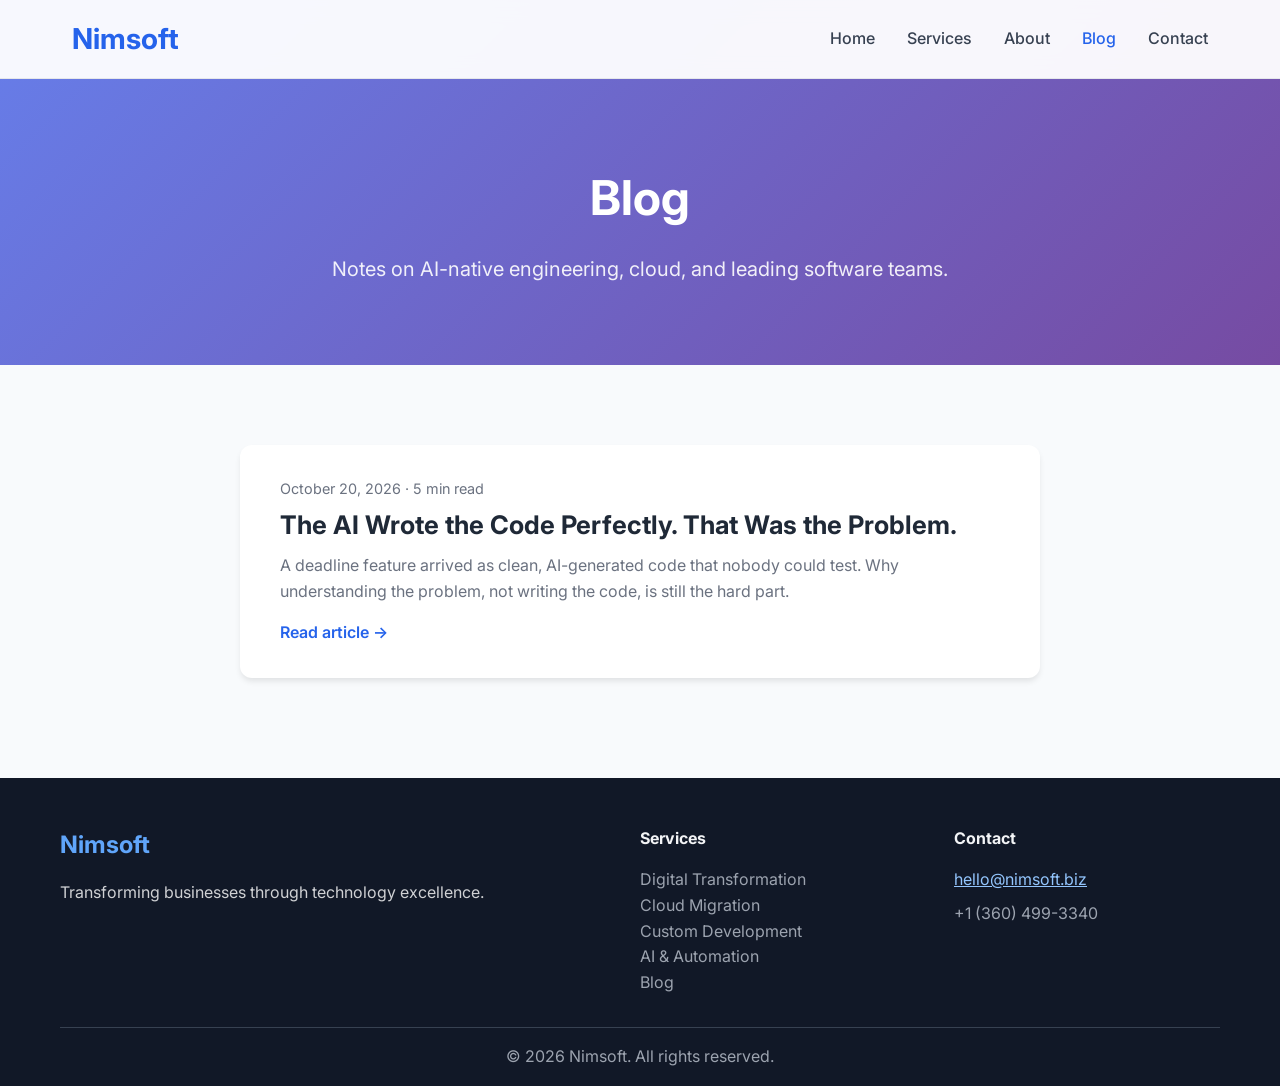
==== blog/index.html @ a9a59218 "Add blog section with first post: The AI Wrote the Code Perfectly - New /blog/ index and article pag" ====
<!DOCTYPE html>
<html lang="en">
<head>
    <meta charset="UTF-8">
    <meta name="viewport" content="width=device-width, initial-scale=1.0">
    <title>Blog | Nimsoft</title>
    <meta name="description" content="Notes from Nimret Singh Sandhu on AI-native engineering, cloud, and leading software teams.">
    <link rel="canonical" href="https://nimsoft.biz/blog/">
    <link rel="stylesheet" href="/styles.css">
    <link href="https://fonts.googleapis.com/css2?family=Inter:wght@300;400;500;600;700&display=swap" rel="stylesheet">
</head>
<body>
    <header class="header">
        <nav class="nav">
            <div class="nav-brand">
                <a href="/"><h1>Nimsoft</h1></a>
            </div>
            <ul class="nav-menu">
                <li><a href="/">Home</a></li>
                <li><a href="/#services">Services</a></li>
                <li><a href="/#about">About</a></li>
                <li><a href="/blog/" class="active">Blog</a></li>
                <li><a href="/#contact">Contact</a></li>
            </ul>
            <div class="nav-toggle">
                <span></span>
                <span></span>
                <span></span>
            </div>
        </nav>
    </header>

    <main>
        <section class="page-header">
            <div class="container">
                <h1>Blog</h1>
                <p>Notes on AI-native engineering, cloud, and leading software teams.</p>
            </div>
        </section>

        <section class="blog-list">
            <div class="container">
                <!-- Newest posts first. Copy a post-card block to add a new post. -->
                <a class="post-card" href="/blog/ai-wrote-the-code-perfectly/">
                    <p class="post-meta"><time datetime="2026-10-20">October 20, 2026</time> &middot; 5 min read</p>
                    <h2>The AI Wrote the Code Perfectly. That Was the Problem.</h2>
                    <p>A deadline feature arrived as clean, AI-generated code that nobody could test. Why understanding the problem, not writing the code, is still the hard part.</p>
                    <span class="read-more">Read article &rarr;</span>
                </a>
            </div>
        </section>
    </main>

    <footer class="footer">
        <div class="container">
            <div class="footer-content">
                <div class="footer-brand">
                    <h3>Nimsoft</h3>
                    <p>Transforming businesses through technology excellence.</p>
                </div>
                <div class="footer-links">
                    <h4>Services</h4>
                    <ul>
                        <li><a href="/#services">Digital Transformation</a></li>
                        <li><a href="/#services">Cloud Migration</a></li>
                        <li><a href="/#services">Custom Development</a></li>
                        <li><a href="/#services">AI & Automation</a></li>
                        <li><a href="/blog/">Blog</a></li>
                    </ul>
                </div>
                <div class="footer-contact">
                    <h4>Contact</h4>
                    <p><a href="mailto:hello@nimsoft.biz">hello@nimsoft.biz</a></p>
                    <p>+1 (360) 499-3340</p>
                </div>
            </div>
            <div class="footer-bottom">
                <p>&copy; 2026 Nimsoft. All rights reserved.</p>
            </div>
        </div>
    </footer>

    <script src="/script.js"></script>
</body>
</html>
---- styles.css ----
/* Reset and Base Styles */
* {
    margin: 0;
    padding: 0;
    box-sizing: border-box;
}

body {
    font-family: 'Inter', sans-serif;
    line-height: 1.6;
    color: #333;
    overflow-x: hidden;
}

.container {
    max-width: 1200px;
    margin: 0 auto;
    padding: 0 20px;
}

/* Header and Navigation */
.header {
    position: fixed;
    top: 0;
    width: 100%;
    background: rgba(255, 255, 255, 0.95);
    backdrop-filter: blur(10px);
    z-index: 1000;
    border-bottom: 1px solid #e5e7eb;
}

.nav {
    display: flex;
    justify-content: space-between;
    align-items: center;
    padding: 1rem 2rem;
    max-width: 1200px;
    margin: 0 auto;
}

.nav-brand h1 {
    font-size: 1.8rem;
    font-weight: 700;
    color: #2563eb;
}

.nav-menu {
    display: flex;
    list-style: none;
    gap: 2rem;
}

.nav-menu a {
    text-decoration: none;
    color: #374151;
    font-weight: 500;
    transition: color 0.3s ease;
}

.nav-menu a:hover {
    color: #2563eb;
}

.nav-toggle {
    display: none;
    flex-direction: column;
    cursor: pointer;
}

.nav-toggle span {
    width: 25px;
    height: 3px;
    background: #374151;
    margin: 3px 0;
    transition: 0.3s;
}

/* Hero Section */
.hero {
    min-height: 100vh;
    display: flex;
    align-items: center;
    background: linear-gradient(135deg, #667eea 0%, #764ba2 100%);
    color: white;
    text-align: center;
    padding-top: 80px;
}

.hero-content {
    max-width: 800px;
    margin: 0 auto;
    padding: 0 2rem;
}

.hero h1 {
    font-size: 3.5rem;
    font-weight: 700;
    margin-bottom: 1.5rem;
    line-height: 1.2;
}

.hero p {
    font-size: 1.25rem;
    margin-bottom: 2.5rem;
    opacity: 0.9;
}

.hero-buttons {
    display: flex;
    gap: 1rem;
    justify-content: center;
    flex-wrap: wrap;
}

/* Buttons */
.btn {
    display: inline-block;
    padding: 12px 30px;
    border-radius: 8px;
    text-decoration: none;
    font-weight: 600;
    transition: all 0.3s ease;
    border: none;
    cursor: pointer;
    font-size: 1rem;
}

.btn-primary {
    background: #2563eb;
    color: white;
}

.btn-primary:hover {
    background: #1d4ed8;
    transform: translateY(-2px);
}

.btn-secondary {
    background: transparent;
    color: white;
    border: 2px solid white;
}

.btn-secondary:hover {
    background: white;
    color: #2563eb;
}

/* Services Section */
.services {
    padding: 100px 0;
    background: #f8fafc;
}

.services h2 {
    text-align: center;
    font-size: 2.5rem;
    margin-bottom: 1rem;
    color: #1f2937;
}

.section-subtitle {
    text-align: center;
    font-size: 1.2rem;
    color: #6b7280;
    margin-bottom: 4rem;
}

.services-grid {
    display: grid;
    grid-template-columns: repeat(auto-fit, minmax(350px, 1fr));
    gap: 2rem;
    margin-top: 3rem;
}

.service-card {
    background: white;
    padding: 2.5rem;
    border-radius: 12px;
    box-shadow: 0 4px 6px -1px rgba(0, 0, 0, 0.1);
    transition: transform 0.3s ease, box-shadow 0.3s ease;
    text-align: center;
}

.service-card:hover {
    transform: translateY(-5px);
    box-shadow: 0 20px 25px -5px rgba(0, 0, 0, 0.1);
}

.service-icon {
    font-size: 3rem;
    margin-bottom: 1.5rem;
}

.service-card h3 {
    font-size: 1.5rem;
    margin-bottom: 1rem;
    color: #1f2937;
}

.service-card p {
    color: #6b7280;
    line-height: 1.6;
}

/* About Section */
.about {
    padding: 100px 0;
    background: white;
}

.about-content {
    max-width: 1000px;
    margin: 0 auto;
}

.about h2 {
    font-size: 2.5rem;
    margin-bottom: 2rem;
    color: #1f2937;
}

.about p {
    font-size: 1.2rem;
    color: #6b7280;
    margin-bottom: 3rem;
}

.features {
    display: grid;
    grid-template-columns: repeat(auto-fit, minmax(250px, 1fr));
    gap: 2rem;
}

.feature h4 {
    font-size: 1.3rem;
    margin-bottom: 0.5rem;
    color: #2563eb;
}

.feature p {
    color: #6b7280;
    font-size: 1rem;
    margin-bottom: 0;
}

/* Contact Section */
.contact {
    padding: 100px 0;
    background: #1f2937;
    color: white;
}

.contact h2 {
    text-align: center;
    font-size: 2.5rem;
    margin-bottom: 1rem;
}

.contact > p {
    text-align: center;
    font-size: 1.2rem;
    margin-bottom: 4rem;
    opacity: 0.9;
}

.contact-content {
    display: grid;
    grid-template-columns: 1fr 1fr;
    gap: 4rem;
    max-width: 1000px;
    margin: 0 auto;
}

.contact-info {
    display: flex;
    flex-direction: column;
    gap: 2rem;
}

.contact-item h4 {
    font-size: 1.2rem;
    margin-bottom: 0.5rem;
    color: #60a5fa;
}

.contact-item p {
    opacity: 0.9;
}

.contact-form {
    display: flex;
    flex-direction: column;
    gap: 1rem;
}

.contact-form input,
.contact-form textarea {
    padding: 12px 16px;
    border: 1px solid #374151;
    border-radius: 8px;
    background: #374151;
    color: white;
    font-size: 1rem;
}

.contact-form input::placeholder,
.contact-form textarea::placeholder {
    color: #9ca3af;
}

.contact-form input:focus,
.contact-form textarea:focus {
    outline: none;
    border-color: #2563eb;
}

/* Footer */
.footer {
    background: #111827;
    color: white;
    padding: 3rem 0 1rem;
}

.footer-content {
    display: grid;
    grid-template-columns: 2fr 1fr 1fr;
    gap: 3rem;
    margin-bottom: 2rem;
}

.footer-brand h3 {
    font-size: 1.5rem;
    margin-bottom: 1rem;
    color: #60a5fa;
}

.footer-brand p {
    opacity: 0.8;
}

.footer-links h4,
.footer-contact h4 {
    margin-bottom: 1rem;
    color: #f3f4f6;
}

.footer-links ul {
    list-style: none;
}

.footer-links a {
    color: #9ca3af;
    text-decoration: none;
    transition: color 0.3s ease;
}

.footer-links a:hover {
    color: #60a5fa;
}

.footer-contact p {
    color: #9ca3af;
    margin-bottom: 0.5rem;
}

.footer-bottom {
    border-top: 1px solid #374151;
    padding-top: 1rem;
    text-align: center;
    color: #9ca3af;
}

/* Responsive Design */
@media (max-width: 768px) {
    .nav-menu {
        display: none;
    }
    
    .nav-toggle {
        display: flex;
    }
    
    .hero h1 {
        font-size: 2.5rem;
    }
    
    .hero p {
        font-size: 1.1rem;
    }
    
    .hero-buttons {
        flex-direction: column;
        align-items: center;
    }
    
    .services-grid {
        grid-template-columns: 1fr;
    }
    
    .contact-content {
        grid-template-columns: 1fr;
        gap: 2rem;
    }
    
    .footer-content {
        grid-template-columns: 1fr;
        gap: 2rem;
    }
    
    .features {
        grid-template-columns: 1fr;
    }
}

@media (max-width: 480px) {
    .hero h1 {
        font-size: 2rem;
    }
    
    .services h2,
    .about h2,
    .contact h2 {
        font-size: 2rem;
    }
    
    .service-card,
    .about-content {
        padding: 1.5rem;
    }
}
/* Shared: brand link, active nav, mobile menu */
.nav-brand a {
    text-decoration: none;
}

.nav-menu a.active {
    color: #2563eb;
}

@media (max-width: 768px) {
    .nav-menu.active {
        display: flex;
        flex-direction: column;
        position: absolute;
        top: 100%;
        left: 0;
        right: 0;
        gap: 0;
        background: white;
        border-bottom: 1px solid #e5e7eb;
        padding: 0.5rem 2rem 1rem;
    }

    .nav-menu.active li {
        padding: 0.6rem 0;
    }
}

/* Blog: post cards (home page + blog index) */
.insights {
    padding: 100px 0;
    background: #f8fafc;
}

.insights h2 {
    text-align: center;
    font-size: 2.5rem;
    margin-bottom: 1rem;
    color: #1f2937;
}

.insights .post-card {
    max-width: 800px;
    margin: 0 auto;
}

.insights-more {
    text-align: center;
    margin-top: 2rem;
}

.insights-more a,
.read-more {
    color: #2563eb;
    font-weight: 600;
    text-decoration: none;
}

.post-card {
    display: block;
    background: white;
    padding: 2rem 2.5rem;
    border-radius: 12px;
    box-shadow: 0 4px 6px -1px rgba(0, 0, 0, 0.1);
    text-decoration: none;
    color: inherit;
    transition: transform 0.3s ease, box-shadow 0.3s ease;
}

.post-card + .post-card {
    margin-top: 2rem;
}

.post-card:hover {
    transform: translateY(-4px);
    box-shadow: 0 20px 25px -5px rgba(0, 0, 0, 0.1);
}

.post-card h2,
.post-card h3 {
    font-size: 1.6rem;
    line-height: 1.3;
    color: #1f2937;
    margin-bottom: 0.75rem;
}

.post-card p {
    color: #6b7280;
    margin-bottom: 1rem;
}

.post-meta {
    font-size: 0.9rem;
    color: #6b7280;
    margin-bottom: 0.5rem;
}

.post-card .post-meta {
    margin-bottom: 0.5rem;
}

/* Blog index */
.page-header {
    background: linear-gradient(135deg, #667eea 0%, #764ba2 100%);
    color: white;
    text-align: center;
    padding: 160px 0 80px;
}

.page-header h1 {
    font-size: 3rem;
    margin-bottom: 1rem;
}

.page-header p {
    font-size: 1.25rem;
    opacity: 0.9;
}

.blog-list {
    padding: 80px 0 100px;
    background: #f8fafc;
}

.blog-list .container {
    max-width: 840px;
}

/* Blog article */
.article {
    max-width: 720px;
    margin: 0 auto;
    padding: 140px 20px 80px;
}

.back-link {
    display: inline-block;
    color: #2563eb;
    text-decoration: none;
    font-weight: 500;
    margin-bottom: 1.5rem;
}

.article-header h1 {
    font-size: 2.6rem;
    line-height: 1.2;
    color: #1f2937;
    margin-bottom: 1rem;
}

.article-header {
    margin-bottom: 2.5rem;
    padding-bottom: 1.5rem;
    border-bottom: 1px solid #e5e7eb;
}

.article-body {
    font-size: 1.15rem;
    line-height: 1.8;
    color: #374151;
}

.article-body p {
    margin-bottom: 1.5rem;
}

.article-body h2 {
    font-size: 1.6rem;
    line-height: 1.3;
    color: #1f2937;
    margin: 2.5rem 0 1rem;
}

.article-body ul {
    margin: 0 0 1.5rem 1.25rem;
}

.article-body li {
    margin-bottom: 0.75rem;
}

.article-body a {
    color: #2563eb;
}

.references {
    margin-top: 3rem;
    padding-top: 1.5rem;
    border-top: 1px solid #e5e7eb;
    font-size: 0.95rem;
}

.references h3 {
    font-size: 1rem;
    color: #1f2937;
    margin-bottom: 0.75rem;
}

.references a {
    word-break: break-word;
}

.article-footer {
    margin-top: 2rem;
}

.original-link {
    color: #6b7280;
    margin-bottom: 2.5rem;
}

.original-link a {
    color: #2563eb;
}

.article-cta {
    background: #1f2937;
    color: white;
    border-radius: 12px;
    padding: 2.5rem;
    text-align: center;
}

.article-cta h3 {
    font-size: 1.5rem;
    margin-bottom: 0.75rem;
}

.article-cta p {
    opacity: 0.9;
    margin-bottom: 1.5rem;
}

@media (max-width: 768px) {
    .insights {
        padding: 70px 0;
    }

    .post-card {
        padding: 1.5rem;
    }

    .page-header {
        padding: 120px 0 60px;
    }

    .page-header h1 {
        font-size: 2.4rem;
    }

    .article {
        padding: 110px 16px 60px;
    }

    .article-header h1 {
        font-size: 2rem;
    }

    .article-body {
        font-size: 1.05rem;
    }

    .article-cta {
        padding: 2rem 1.5rem;
    }
}

/* Readable email links on dark backgrounds */
.footer-contact a,
.contact-item a {
    color: #93c5fd;
}
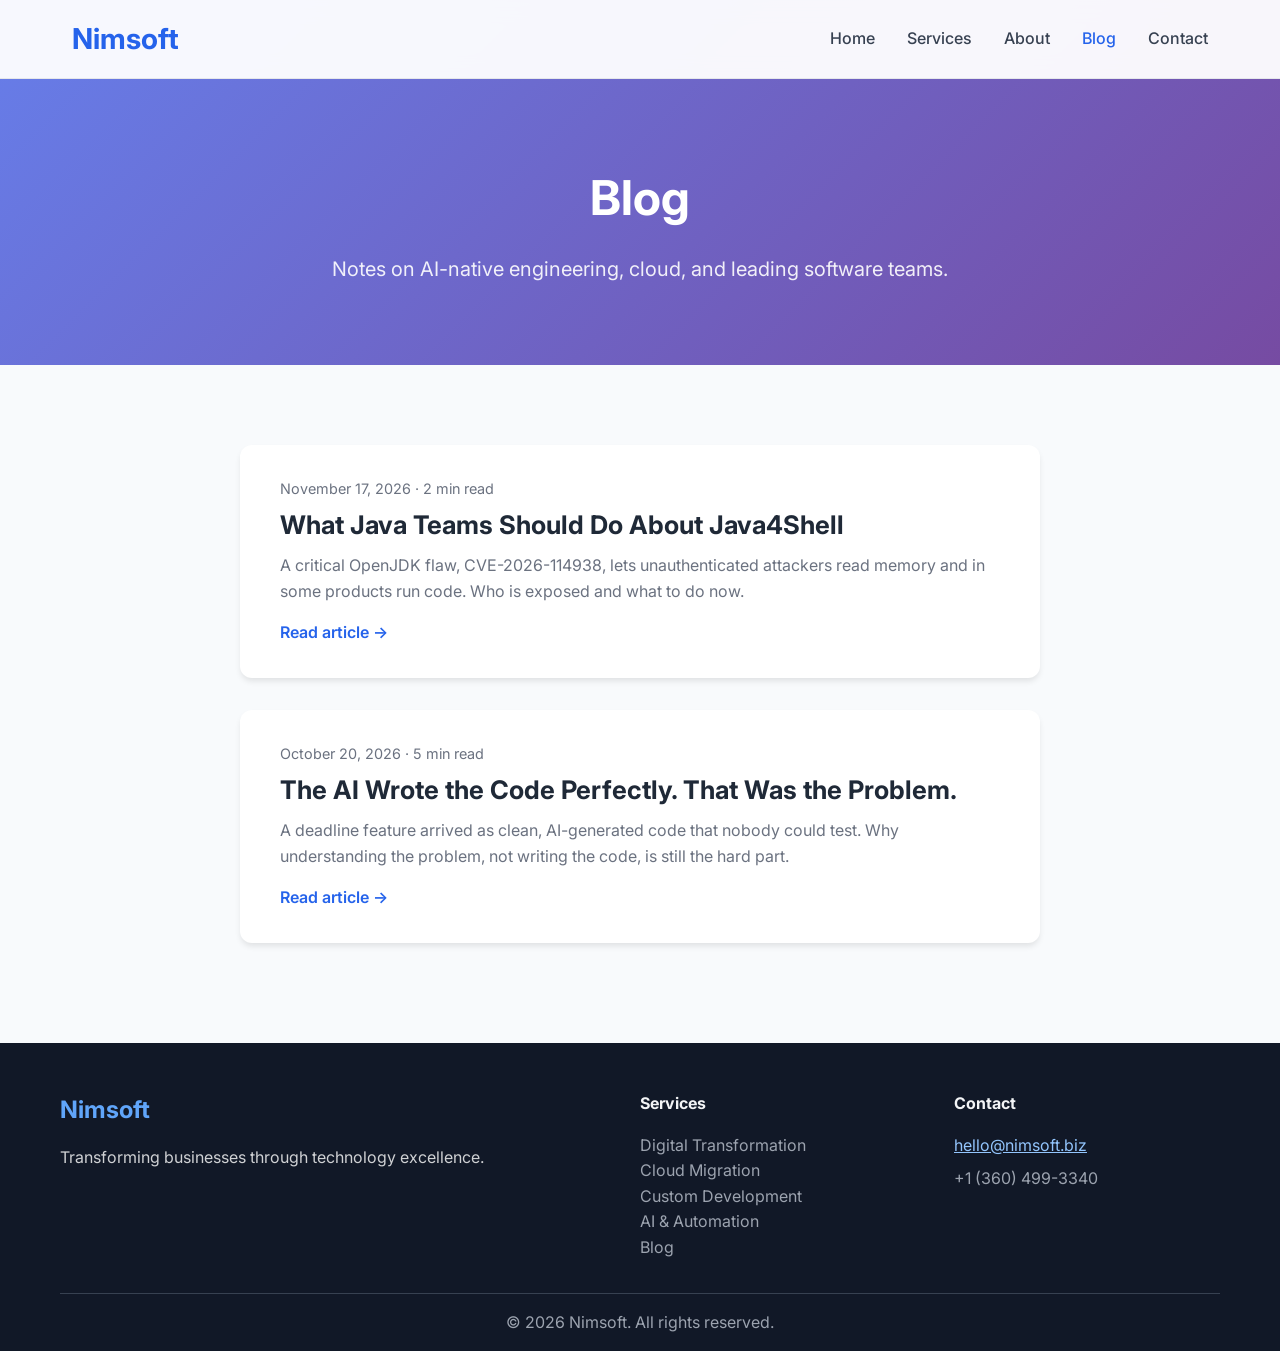
==== commit 75e16f2a: "Add blog post: What Java Teams Should Do About Java4Shell Co-Authored-By: Claude Opus 5.5 <noreply@a" ====
--- a/blog/index.html
+++ b/blog/index.html
@@ -41,6 +41,12 @@
         <section class="blog-list">
             <div class="container">
                 <!-- Newest posts first. Copy a post-card block to add a new post. -->
+                <a class="post-card" href="/blog/java4shell/">
+                    <p class="post-meta"><time datetime="2026-11-17">November 17, 2026</time> &middot; 2 min read</p>
+                    <h2>What Java Teams Should Do About Java4Shell</h2>
+                    <p>A critical OpenJDK flaw, CVE-2026-114938, lets unauthenticated attackers read memory and in some products run code. Who is exposed and what to do now.</p>
+                    <span class="read-more">Read article &rarr;</span>
+                </a>
                 <a class="post-card" href="/blog/ai-wrote-the-code-perfectly/">
                     <p class="post-meta"><time datetime="2026-10-20">October 20, 2026</time> &middot; 5 min read</p>
                     <h2>The AI Wrote the Code Perfectly. That Was the Problem.</h2>
--- a/styles.css
+++ b/styles.css
@@ -701,3 +701,13 @@
 .contact-item a {
     color: #93c5fd;
 }
+
+/* Inline code in articles */
+.article-body code {
+    font-family: ui-monospace, SFMono-Regular, Menlo, Consolas, monospace;
+    font-size: 0.9em;
+    background: #f1f5f9;
+    padding: 0.1em 0.4em;
+    border-radius: 4px;
+    white-space: nowrap;
+}
